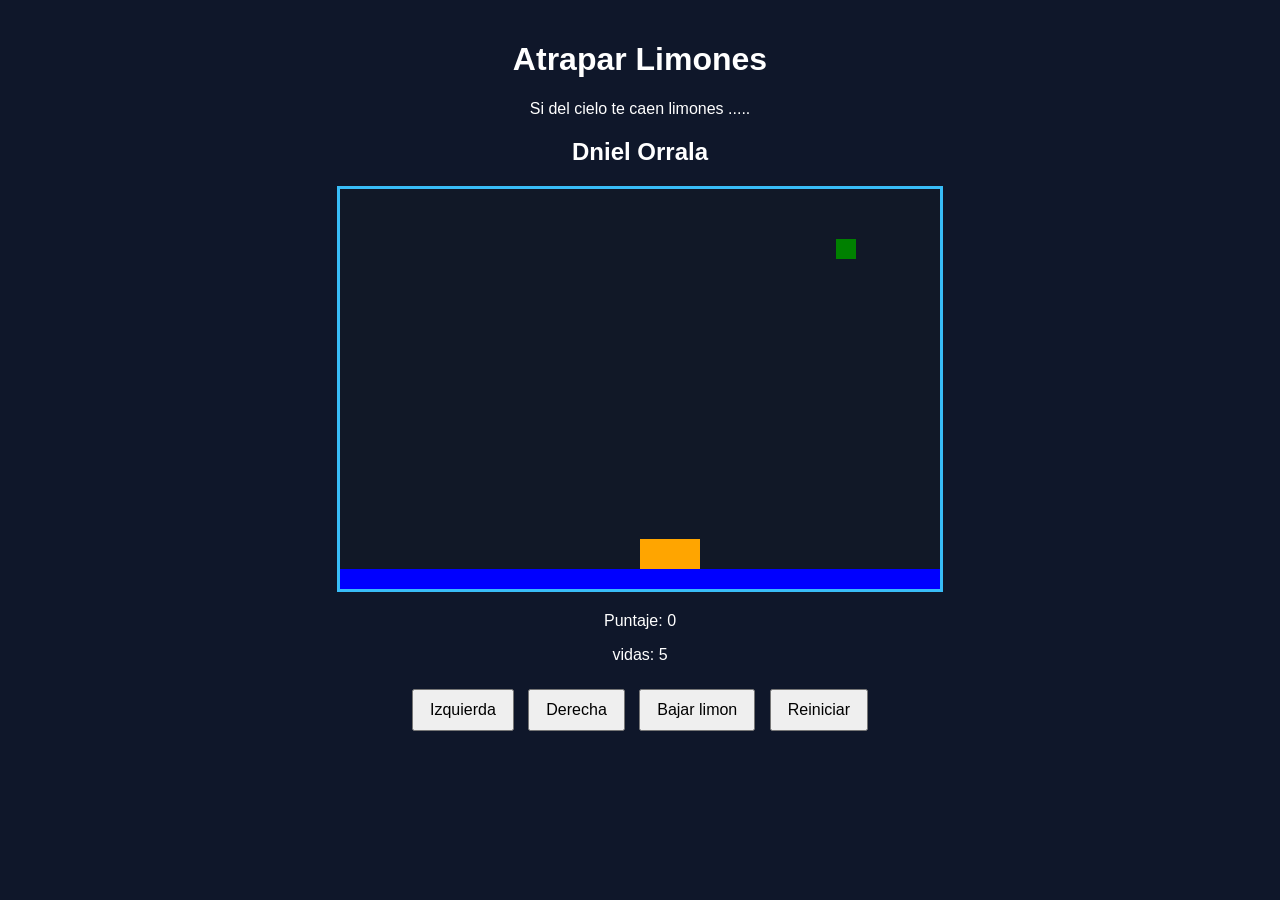
==== index.html @ 8004dd46 "camiar nombre de archivo html" ====
<!DOCTYPE html>
<html>
<head>
  <title>Caza Estrellas</title>
  <link rel="stylesheet" href="limones.css"
</head>
<body onload="iniciarJuego()">
  <div class="contenedor">
    <h1>Atrapar Limones</h1>
    <p>Si del cielo te caen limones ..... </p>
    <h2>Dniel Orrala</h2>
    <canvas id="areaJuego" width="600" height="400" ></canvas>
    <div class="panel">
      <p>Puntaje: <span id="txtPuntaje">0</span></p>
      <p>vidas: <span id="txtvidas">5</span></p>
    </div>
    <div class="botones">
      <button onclick="moverIsquierda()">Izquierda</button>
      <button onclick="moverDerecha()">Derecha</button>
      <button onclick="bajarLimon()">Bajar limon</button>
      <button onclick="reiniciar()">Reiniciar</button>
    </div>
  </div>
  <script src="limones.js"></script>
  <script src="utils.js"></script>
</body>
</html>
---- limones.css ----
body {
  font-family: Arial, sans-serif;
  background-color: #0f172a;
  color: white;
  text-align: center;
  margin: 0;
  padding: 20px;
}

.contenedor {
  max-width: 800px;
  margin: 0 auto;
}

canvas {
  background-color: #111827;
  border: 3px solid #38bdf8;
  display: block;
  margin: 20px auto;
}

.panel {
  margin: 20px 0;
}

.botones button {
  margin: 5px;
  padding: 10px 16px;
  font-size: 16px;
  cursor: pointer;
}
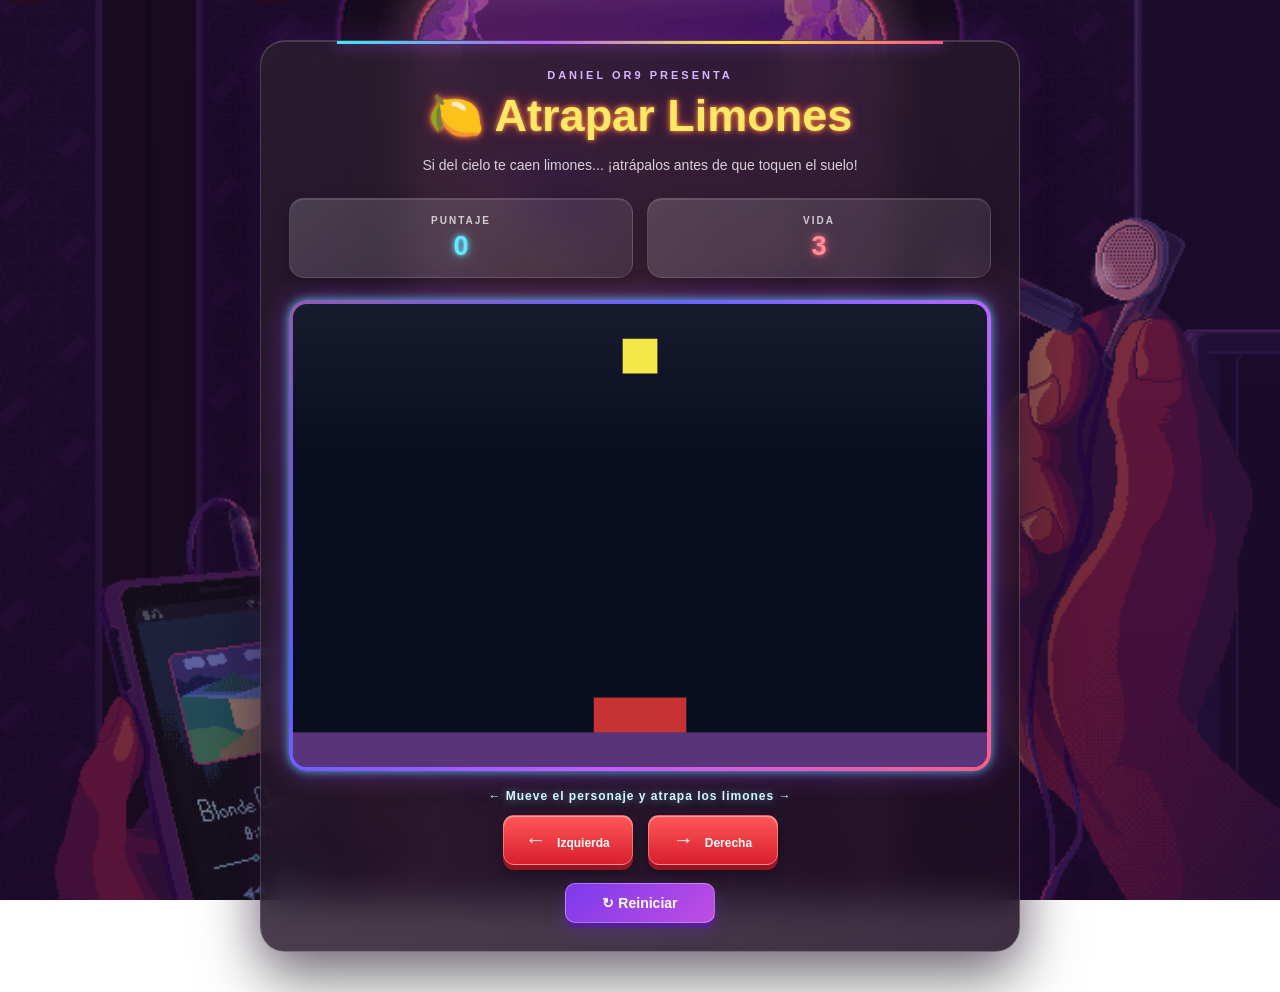
==== commit c4986839: "Visual modification using AI and renaming the HTML file" ====
--- a/index.html
+++ b/index.html
@@ -1,27 +1,93 @@
 <!DOCTYPE html>
-<html>
+<html lang="es">
+
 <head>
-  <title>Caza Estrellas</title>
-  <link rel="stylesheet" href="limones.css"
+    <meta charset="UTF-8">
+    <meta name="viewport" content="width=device-width, initial-scale=1.0">
+
+    <title>Atrapar Limones</title>
+
+    <link rel="stylesheet" href="limones.css">
 </head>
-<body onload="iniciarJuego()">
-  <div class="contenedor">
-    <h1>Atrapar Limones</h1>
-    <p>Si del cielo te caen limones ..... </p>
-    <h2>Dniel Orrala</h2>
-    <canvas id="areaJuego" width="600" height="400" ></canvas>
-    <div class="panel">
-      <p>Puntaje: <span id="txtPuntaje">0</span></p>
-      <p>vidas: <span id="txtvidas">5</span></p>
-    </div>
-    <div class="botones">
-      <button onclick="moverIsquierda()">Izquierda</button>
-      <button onclick="moverDerecha()">Derecha</button>
-      <button onclick="bajarLimon()">Bajar limon</button>
-      <button onclick="reiniciar()">Reiniciar</button>
-    </div>
-  </div>
-  <script src="limones.js"></script>
-  <script src="utils.js"></script>
+
+<body onload="iniciar()">
+
+    <main class="contenedor">
+
+        <header class="encabezado">
+            <p class="autor">DANIEL OR9 PRESENTA</p>
+
+            <h1>🍋 Atrapar Limones</h1>
+
+            <p class="descripcion">
+                Si del cielo te caen limones...
+                ¡atrápalos antes de que toquen el suelo!
+            </p>
+        </header>
+
+
+        <section class="panel">
+
+            <div class="tarjeta-estadistica">
+                <span class="etiqueta">PUNTAJE</span>
+                <span id="txtPuntaje">0</span>
+            </div>
+
+            <div class="tarjeta-estadistica">
+                <span class="etiqueta">VIDA</span>
+                <span id="txtVida">3</span>
+            </div>
+
+        </section>
+
+
+        <div class="zona-juego">
+
+            <canvas
+                id="areaJuegos"
+                width="600"
+                height="400">
+            </canvas>
+
+        </div>
+
+
+        <p class="instruccion">
+            ← Mueve el personaje y atrapa los limones →
+        </p>
+
+
+        <div class="botones">
+
+            <button
+                class="boton-control"
+                onclick="moverIzquierda()">
+                ←
+                <span>Izquierda</span>
+            </button>
+
+            <button
+                class="boton-control"
+                onclick="moverDerecha()">
+                →
+                <span>Derecha</span>
+            </button>
+
+        </div>
+
+
+        <button
+            class="boton-reiniciar"
+            onclick="reiniciarJuego()">
+            ↻ Reiniciar
+        </button>
+
+    </main>
+
+
+    <script src="limones.js"></script>
+    <script src="utils.js"></script>
+
 </body>
+
 </html>
--- a/limones.css
+++ b/limones.css
@@ -1,31 +1,446 @@
+/* =========================
+   CONFIGURACIÓN GENERAL
+========================= */
+
+* {
+    box-sizing: border-box;
+}
+
+html,
 body {
-  font-family: Arial, sans-serif;
-  background-color: #0f172a;
-  color: white;
-  text-align: center;
-  margin: 0;
-  padding: 20px;
-}
+    min-height: 100%;
+}
+
+body {
+    margin: 0;
+    padding: 40px 20px;
+
+    font-family: Arial, Helvetica, sans-serif;
+
+    color: white;
+    text-align: center;
+
+    display: flex;
+    justify-content: center;
+    align-items: center;
+
+    background:
+        linear-gradient(
+            rgba(8, 3, 20, 0.304),
+            rgba(15, 3, 25, 0.412)
+        ),
+        url("DE0C67DF-B678-485A-A5D0-C8467C74EDC5.GIF");
+
+    background-size: cover;
+    background-position: center;
+    background-attachment: fixed;
+}
+
+
+/* =========================
+   CONTENEDOR GLASS
+========================= */
 
 .contenedor {
-  max-width: 800px;
-  margin: 0 auto;
+    width: min(760px, 95vw);
+
+    padding: 28px;
+
+    position: relative;
+    overflow: hidden;
+
+    background:
+        linear-gradient(
+            145deg,
+            rgba(45, 32, 48, 0.76),
+            rgba(29, 13, 34, 0.86)
+        );
+
+    border: 1px solid rgba(255, 255, 255, 0.18);
+
+    border-radius: 25px;
+
+    backdrop-filter: blur(18px);
+    -webkit-backdrop-filter: blur(18px);
+
+    box-shadow:
+        0 25px 60px rgba(0, 0, 0, 0.55),
+        0 0 35px rgba(188, 70, 255, 0.18),
+        inset 0 1px 0 rgba(255, 255, 255, 0.15);
+}
+
+
+/* Línea neón superior */
+
+.contenedor::before {
+    content: "";
+
+    position: absolute;
+
+    top: 0;
+    left: 10%;
+
+    width: 80%;
+    height: 3px;
+
+    background: linear-gradient(
+        90deg,
+        #38e8ff,
+        #b75cff,
+        #ffe54d,
+        #ff557d
+    );
+
+    box-shadow: 0 0 15px rgba(179, 92, 255, 0.9);
+}
+
+
+/* =========================
+   ENCABEZADO
+========================= */
+
+.encabezado {
+    margin-bottom: 20px;
+}
+
+.autor {
+    margin: 0 0 8px;
+
+    font-size: 11px;
+    font-weight: bold;
+
+    letter-spacing: 3px;
+
+    color: #d8b4fe;
+}
+
+h1 {
+    margin: 0;
+
+    font-size: clamp(28px, 5vw, 45px);
+
+    color: #ffe866;
+
+    text-shadow:
+        0 0 5px #ff9c3d,
+        0 0 12px rgba(255, 77, 77, 0.7);
+}
+
+.descripcion {
+    max-width: 500px;
+
+    margin: 12px auto 0;
+
+    font-size: 14px;
+    line-height: 1.6;
+
+    color: rgba(255, 255, 255, 0.8);
+}
+
+
+/* =========================
+   PUNTAJE Y VIDA
+========================= */
+
+.panel {
+    display: grid;
+
+    grid-template-columns: repeat(2, 1fr);
+
+    gap: 14px;
+
+    margin: 22px 0;
+}
+
+.tarjeta-estadistica {
+    min-height: 80px;
+
+    padding: 14px;
+
+    display: flex;
+    flex-direction: column;
+    align-items: center;
+    justify-content: center;
+
+    border-radius: 15px;
+
+    background:
+        linear-gradient(
+            145deg,
+            rgba(255, 255, 255, 0.16),
+            rgba(255, 255, 255, 0.07)
+        );
+
+    border: 1px solid rgba(255, 255, 255, 0.12);
+
+    box-shadow:
+        inset 0 1px 0 rgba(255, 255, 255, 0.12),
+        0 8px 18px rgba(0, 0, 0, 0.25);
+}
+
+.etiqueta {
+    margin-bottom: 5px;
+
+    font-size: 10px;
+    font-weight: bold;
+
+    letter-spacing: 2px;
+
+    color: rgba(255, 255, 255, 0.75);
+}
+
+#txtPuntaje,
+#txtVida {
+    font-size: 27px;
+    font-weight: bold;
+
+    color: #65e8ff;
+
+    text-shadow:
+        0 0 5px #65e8ff,
+        0 0 14px rgba(101, 232, 255, 0.6);
+}
+
+
+/* Vida con otro tono */
+
+#txtVida {
+    color: #ff8d9c;
+
+    text-shadow:
+        0 0 5px #ff6b81,
+        0 0 14px rgba(255, 107, 129, 0.55);
+}
+
+
+/* =========================
+   CANVAS
+========================= */
+
+.zona-juego {
+    position: relative;
+
+    padding: 4px;
+
+    border-radius: 18px;
+
+    background: linear-gradient(
+        135deg,
+        #8752a8,
+        #5d5cff,
+        #c45cff,
+        #ff5c8a
+    );
+
+    box-shadow:
+        0 0 10px rgba(66, 232, 255, 0.75),
+        0 0 28px rgba(177, 74, 255, 0.45);
+
+    overflow: hidden;
 }
 
 canvas {
-  background-color: #111827;
-  border: 3px solid #38bdf8;
-  display: block;
-  margin: 20px auto;
-}
-
-.panel {
-  margin: 20px 0;
-}
-
-.botones button {
-  margin: 5px;
-  padding: 10px 16px;
-  font-size: 16px;
-  cursor: pointer;
+    width: 100%;
+    height: auto;
+
+    display: block;
+
+    background-color: #080d20;
+
+    border-radius: 14px;
+}
+
+
+/* Brillo sobre el canvas */
+
+.zona-juego::after {
+    content: "";
+
+    position: absolute;
+
+    top: 0;
+    left: 0;
+
+    width: 100%;
+    height: 35%;
+
+    pointer-events: none;
+
+    background: linear-gradient(
+        rgba(255, 255, 255, 0.06),
+        transparent
+    );
+}
+
+
+/* =========================
+   INSTRUCCIONES
+========================= */
+
+.instruccion {
+    margin: 18px 0 12px;
+
+    font-size: 12px;
+    font-weight: bold;
+
+    letter-spacing: 1px;
+
+    color: #d8faff;
+
+    text-shadow: 0 0 8px rgba(101, 232, 255, 0.55);
+}
+
+
+/* =========================
+   BOTONES
+========================= */
+
+.botones {
+    display: flex;
+
+    justify-content: center;
+
+    gap: 15px;
+
+    margin-top: 10px;
+}
+
+button {
+    font-family: inherit;
+
+    color: white;
+
+    border: none;
+
+    cursor: pointer;
+
+    transition:
+        transform 0.15s ease,
+        box-shadow 0.15s ease,
+        filter 0.15s ease;
+}
+
+.boton-control {
+    min-width: 130px;
+
+    padding: 12px 18px;
+
+    border-radius: 11px;
+
+    font-size: 21px;
+    font-weight: bold;
+
+    background: linear-gradient(
+        180deg,
+        #ff5858,
+        #d91e2e
+    );
+
+    border: 1px solid rgba(255, 255, 255, 0.3);
+
+    box-shadow:
+        0 5px 0 #971522,
+        0 8px 15px rgba(0, 0, 0, 0.35),
+        inset 0 1px 0 rgba(255, 255, 255, 0.4);
+}
+
+.boton-control span {
+    margin-left: 5px;
+
+    font-size: 12px;
+}
+
+.boton-control:hover {
+    transform: translateY(-2px);
+
+    filter: brightness(1.15);
+
+    box-shadow:
+        0 7px 0 #971522,
+        0 10px 20px rgba(255, 45, 70, 0.3);
+}
+
+.boton-control:active {
+    transform: translateY(3px);
+
+    box-shadow:
+        0 2px 0 #971522,
+        0 4px 8px rgba(0, 0, 0, 0.3);
+}
+
+
+/* =========================
+   REINICIAR
+========================= */
+
+.boton-reiniciar {
+    margin-top: 18px;
+
+    padding: 11px 30px;
+
+    min-width: 150px;
+
+    border-radius: 10px;
+
+    font-size: 14px;
+    font-weight: bold;
+
+    background: linear-gradient(
+        135deg,
+        #7c3aed,
+        #c04de2
+    );
+
+    border: 1px solid rgba(255, 255, 255, 0.3);
+
+    box-shadow:
+        0 5px 0 #54228e,
+        0 8px 18px rgba(112, 41, 190, 0.35);
+}
+
+.boton-reiniciar:hover {
+    transform: translateY(-2px);
+
+    filter: brightness(1.15);
+}
+
+.boton-reiniciar:active {
+    transform: translateY(3px);
+
+    box-shadow:
+        0 2px 0 #54228e;
+}
+
+
+/* =========================
+   RESPONSIVE
+========================= */
+
+@media (max-width: 650px) {
+
+    body {
+        padding: 15px;
+    }
+
+    .contenedor {
+        padding: 20px 14px;
+    }
+
+    .panel {
+        gap: 8px;
+    }
+
+    .botones {
+        gap: 8px;
+    }
+
+    .boton-control {
+        min-width: 110px;
+
+        padding: 11px 12px;
+    }
+
+    .boton-control span {
+        display: none;
+    }
 }
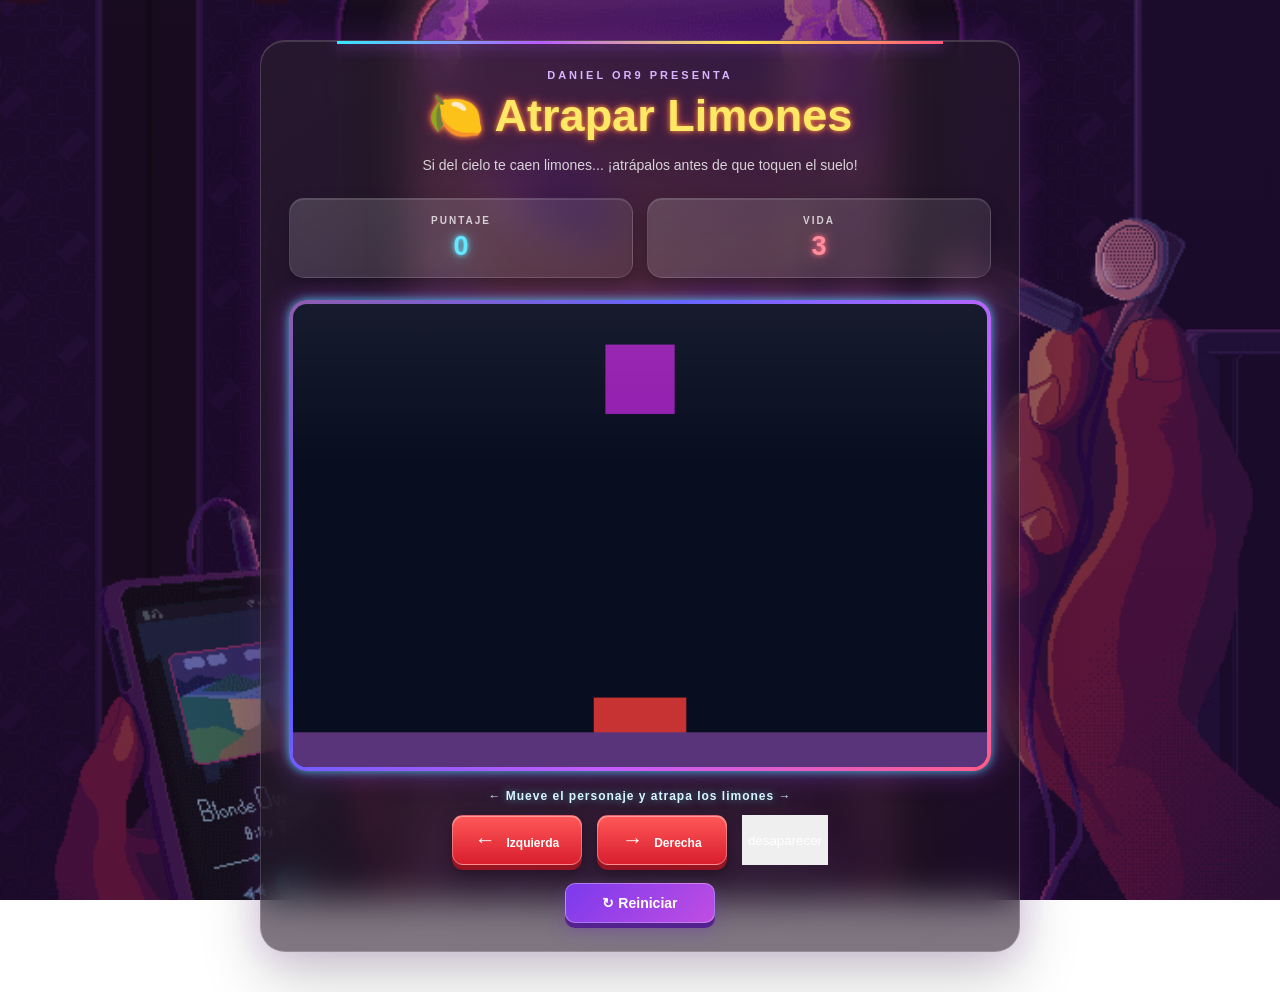
==== commit 7557782f: "add desaparecer button" ====
--- a/index.html
+++ b/index.html
@@ -72,6 +72,7 @@
                 →
                 <span>Derecha</span>
             </button>
+            <button onclick="desaparecerPersonaje()">desaparecer</button>
 
         </div>
 
--- a/limones.css
+++ b/limones.css
@@ -52,8 +52,8 @@
     background:
         linear-gradient(
             145deg,
-            rgba(45, 32, 48, 0.76),
-            rgba(29, 13, 34, 0.86)
+            rgba(45, 32, 48, 0.612),
+            rgba(29, 13, 34, 0.569)
         );
 
     border: 1px solid rgba(255, 255, 255, 0.18);
@@ -64,7 +64,7 @@
     -webkit-backdrop-filter: blur(18px);
 
     box-shadow:
-        0 25px 60px rgba(0, 0, 0, 0.55),
+        0 25px 60px rgba(0, 0, 0, 0.204),
         0 0 35px rgba(188, 70, 255, 0.18),
         inset 0 1px 0 rgba(255, 255, 255, 0.15);
 }
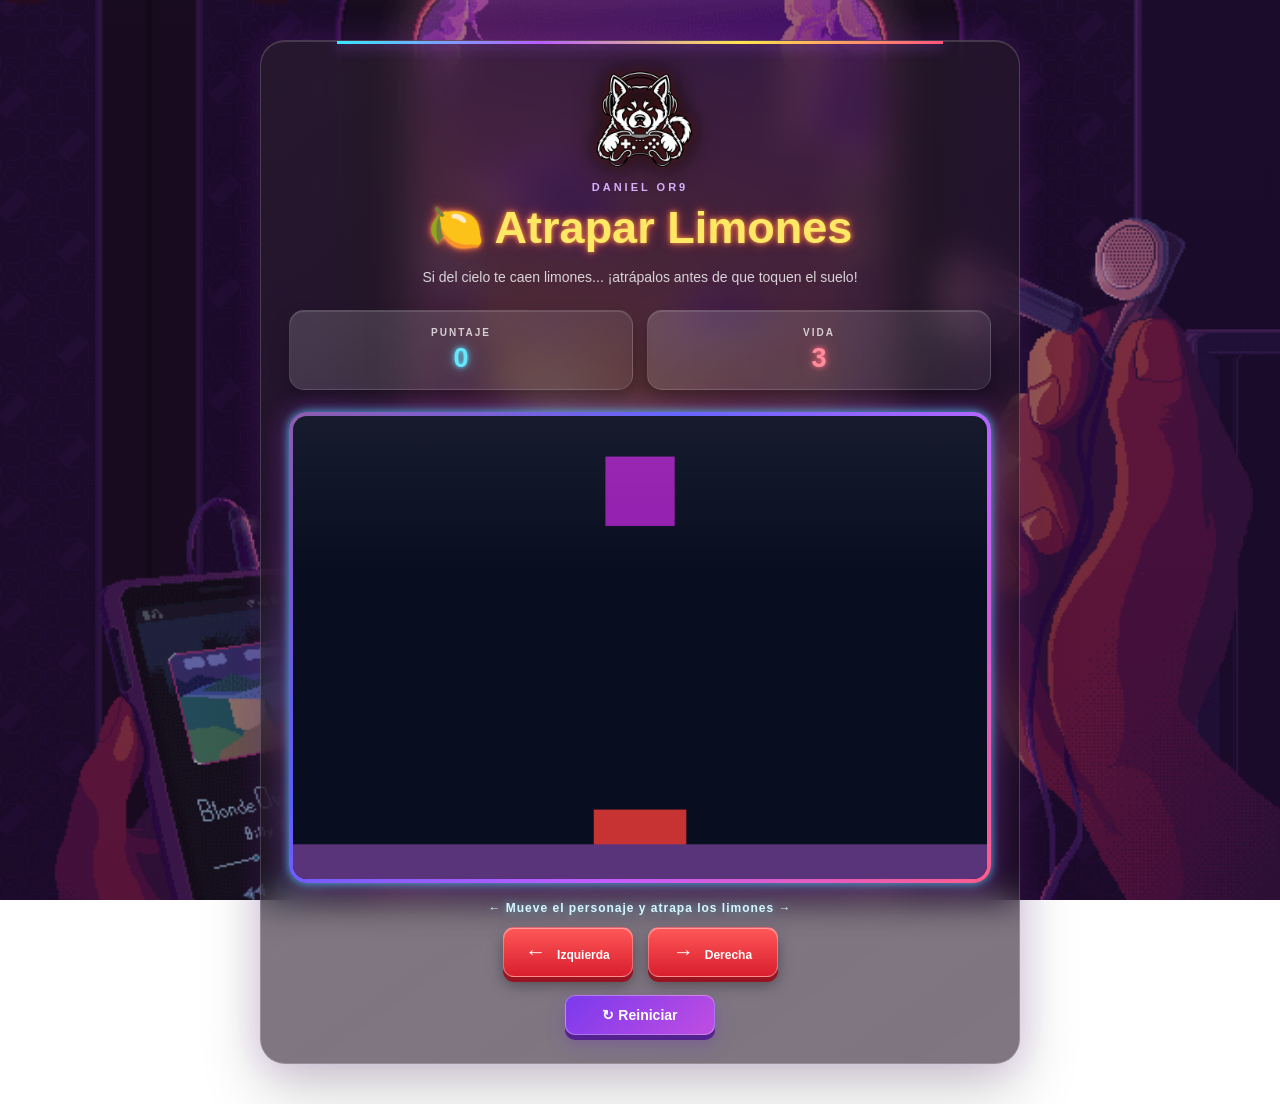
==== commit 1d103e28: "add logo" ====
--- a/index.html
+++ b/index.html
@@ -15,7 +15,12 @@
     <main class="contenedor">
 
         <header class="encabezado">
-            <p class="autor">DANIEL OR9 PRESENTA</p>
+            <img
+        src="ChatGPT Image 15 sept 2026, 08_03_51 p.m..png"
+        alt="Logo Daniel OR9 Gaming"
+        class="logo-juego"
+    >
+            <p class="autor">DANIEL OR9 </p>
 
             <h1>🍋 Atrapar Limones</h1>
 
@@ -72,7 +77,7 @@
                 →
                 <span>Derecha</span>
             </button>
-            <button onclick="desaparecerPersonaje()">desaparecer</button>
+
 
         </div>
 
--- a/limones.css
+++ b/limones.css
@@ -34,6 +34,36 @@
     background-size: cover;
     background-position: center;
     background-attachment: fixed;
+}
+/* =========================
+   LOGO
+========================= */
+
+.logo-juego {
+    display: block;
+
+    width: 150px;
+    height: auto;
+
+    margin: 0 auto 12px;
+
+    object-fit: contain;
+
+    filter:
+        drop-shadow(0 0 5px rgb(88, 26, 26))
+        drop-shadow(0 0 12px rgb(12, 7, 2));
+
+    transition:
+        transform 0.3s ease,
+        filter 0.3s ease;
+}
+
+.logo-juego:hover {
+    transform: scale(1.05);
+
+    filter:
+        drop-shadow(0 0 7px rgba(106, 22, 22, 0.4))
+        drop-shadow(0 0 18px rgba(191, 14, 14, 0.7));
 }
 
 
@@ -417,6 +447,11 @@
 ========================= */
 
 @media (max-width: 650px) {
+  /* ...lo que ya tienes... */
+
+    .logo-juego {
+        width: 115px;
+    }
 
     body {
         padding: 15px;
